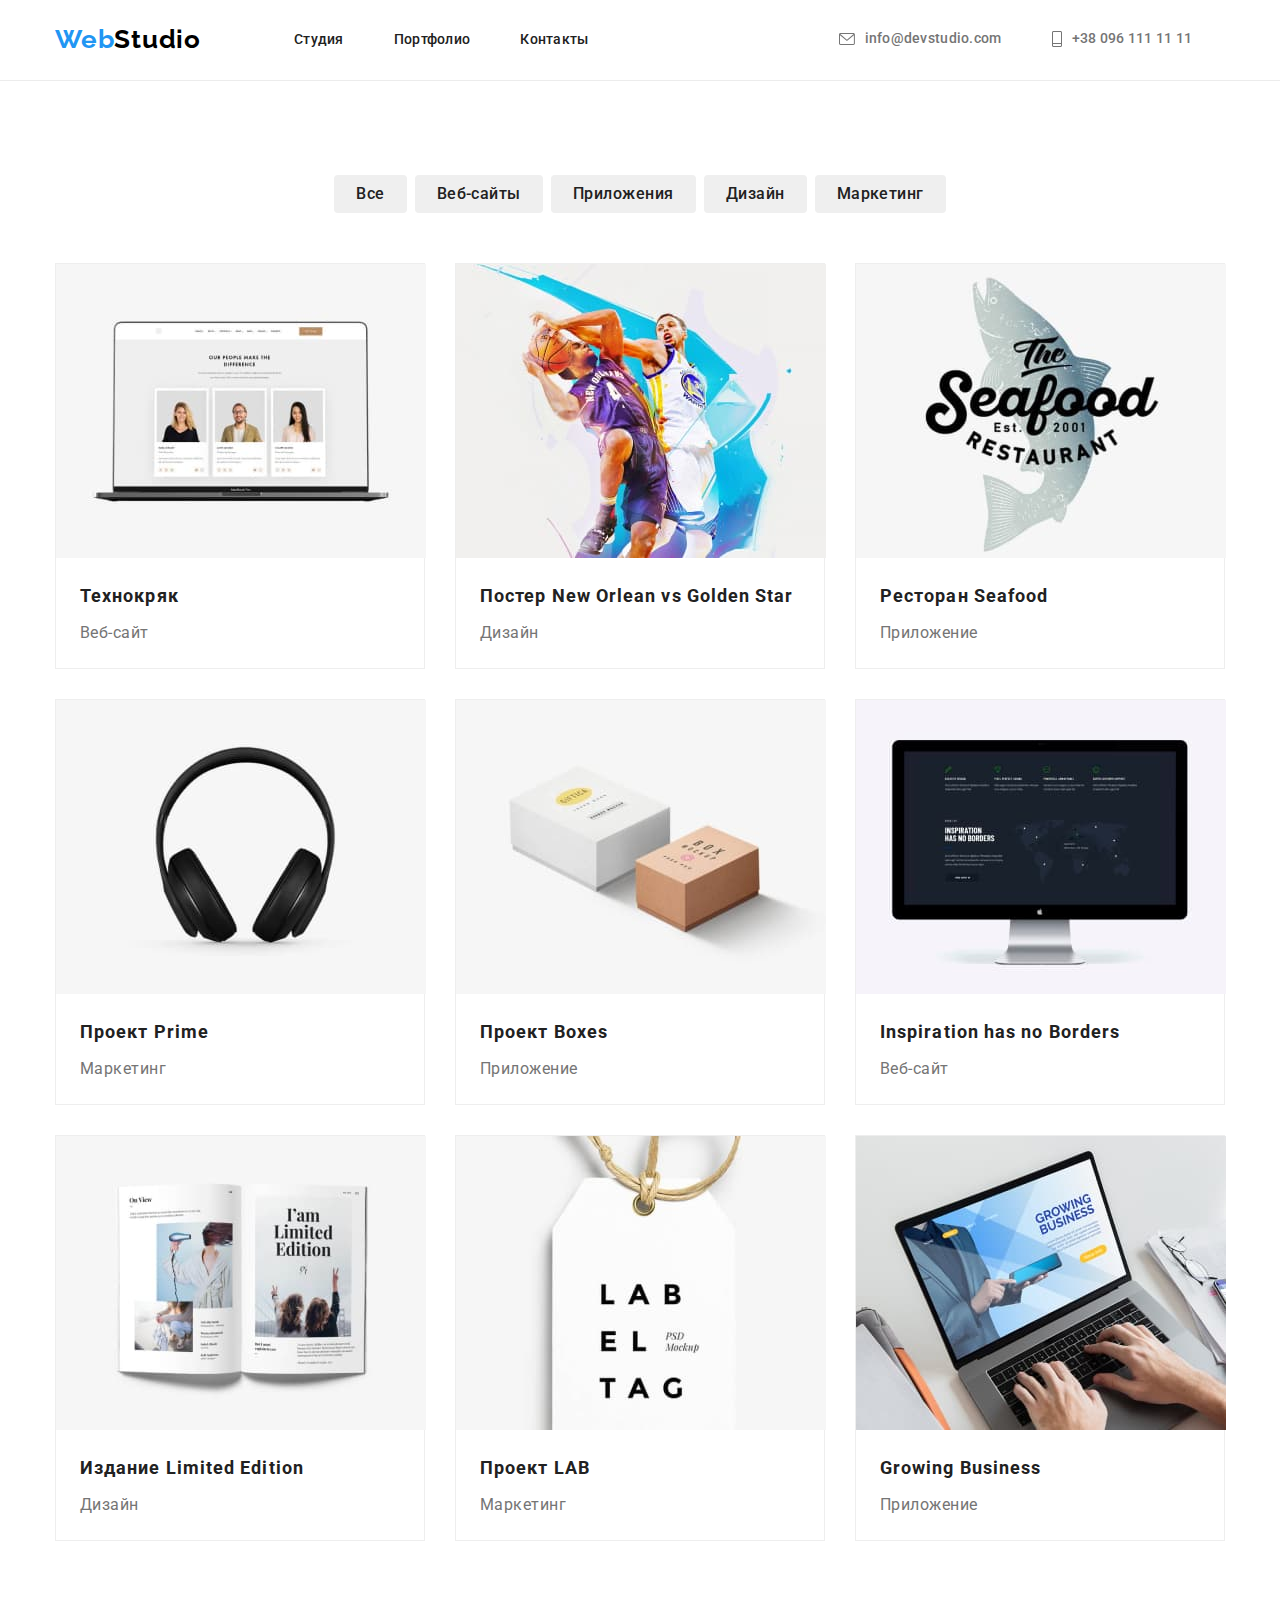
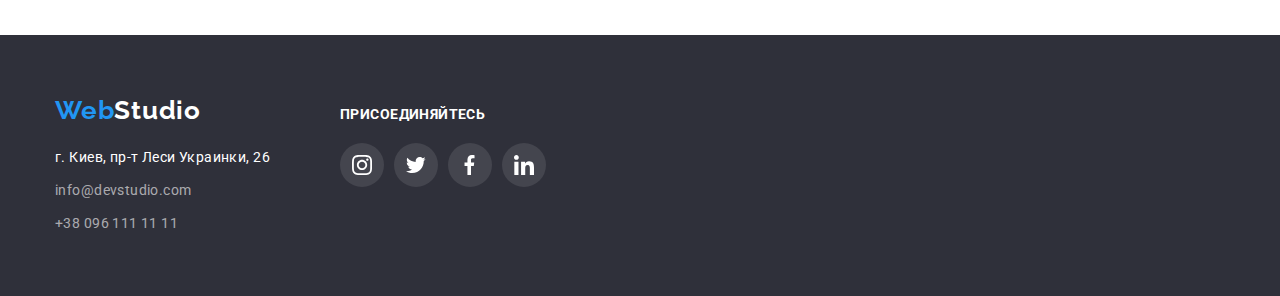
==== portfolio.html @ f42fca44 "Додали попередні роботи." ====
<!DOCTYPE html>
<html lang="ru">
<head>
    <meta charset="UTF-8">
    <meta http-equiv="X-UA-Compatible" content="IE=edge">
    <meta name="viewport" content="width=device-width, initial-scale=1.0">
    <link rel="preconnect" href="https://fonts.googleapis.com">
    <link rel="preconnect" href="https://fonts.gstatic.com" crossorigin>
    <link href="https://fonts.googleapis.com/css2?family=Raleway:wght@700&family=Roboto:wght@400;500;700;900&display=swap" rel="stylesheet">
    <link rel="stylesheet" href="https://cdnjs.cloudflare.com/ajax/libs/modern-normalize/1.1.0/modern-normalize.min.css">
    <link rel="stylesheet" href="./CSS/styles.css">
    <title>Портфолио</title>
</head>
<body>
<!--Шапка сторінки-->
<header class="page-header border-header">
    <div class="container">
        <a href="WebStudio" class="header-logo link">Web<span class="header-logo-second">Studio</span></a>
<!--Навігація сторінки-->
<nav class="page-navigation">
    <ul class="header-list list">
        <li class="header-roster"><a href="./index.html" class="header-item link">Студия</a></li>
        <li class="header-roster"><a href="" class="header-item link"> Портфолио</a></li>
        <li class="header-roster"><a href="" class="header-item link">Контакты</a></li>
    </ul>
</nav>
    <ul class="header-list-second list">
        <li class="header-soc-info">
        <a href="mailto:info@devstudio.com" class="contacts header-gmail link">
            <svg class="header-icon"  width="16" height="12">
                <use href="./images/icons.svg#icon-envelope"></use>
            </svg>
            info@devstudio.com
        </a>
        </li>
        <li  class="header-soc-info">
        <a href="tel:+380961111111" class="contacts header-telephone link">
            <svg class="header-icon"  width="10" height="16">
                <use href="./images/icons.svg#icon-vector"></use>
            </svg>
            +38 096 111 11 11
        </a>
        </li>
    </ul>
    </div>
    </header>
<main>
    <section class="porfolio-section-one">
        <div class="container">
        <ul class="portfolio-list list">
            <li><button class="button-portfolio">Все</button></li>
            <li><button class="button-portfolio">Веб-сайты</button></li>
            <li><button class="button-portfolio">Приложения</button></li>
            <li><button class="button-portfolio">Дизайн</button></li>
            <li><button class="button-portfolio">Маркетинг</button></li>
        </ul>
        <ul class="portfolio-schedule list">
            <li class="portfolio-item"> 
                <a href=""><img src="./images/img1.portf.jpg" alt="Зображення на моніторі ноутбука" width="370" height="294" class="portfolio-image"></a>
                <div class="portfolio-wrapper">
                <h2 class="portfolio-heading">Технокряк</h2>
                <p class="portfolio-paragraph">Веб-сайт</p>
            </div>
            </li>
            <li class="portfolio-item">
                <a href=""><img src="./images/img2.portf.jpg" alt="Баскетболісти" width="370" height="294" class="portfolio-image"></a>
                <div class="portfolio-wrapper">
                <h2 class="portfolio-heading">Постер New Orlean vs Golden Star</h2>
                <p class="portfolio-paragraph">Дизайн</p>
            </div>
            </li>
            <li class="portfolio-item">
                <a href=""><img src="./images/img3.portf.jpg" alt="Зображення риби" width="370" height="294" class="portfolio-image"></a>
                <div class="portfolio-wrapper">
                <h2 class="portfolio-heading">Ресторан Seafood</h2>
                <p class="portfolio-paragraph">Приложение</p>
            </div>
            </li>
            <li class="portfolio-item">
                <a href=""><img src="./images/img4.portf.jpg" alt="Навушники" width="370" height="294" class="portfolio-image"></a>
                <div class="portfolio-wrapper">
                <h2 class="portfolio-heading">Проект Prime</h2>
                <p class="portfolio-paragraph">Маркетинг</p>
            </div>
            </li>
            <li class="portfolio-item">
                <a href=""><img src="./images/img5.portf.jpg" alt="Дві коробки" width="370" height="294" class="portfolio-image"></a>
                <div class="portfolio-wrapper">
                <h2 class="portfolio-heading">Проект Boxes</h2>
                <p class="portfolio-paragraph">Приложение</p>
            </div>
            </li>
            <li class="portfolio-item">
                <a href=""><img src="./images/img6.portf.jpg" alt="Монітор" width="370" height="294" class="portfolio-image"></a>
                <div class="portfolio-wrapper">
                <h2 class="portfolio-heading">Inspiration has no Borders</h2>
                <p class="portfolio-paragraph">Веб-сайт</p>
            </div>
            </li>
            <li class="portfolio-item">
                <a href=""><img src="./images/img7.portf.jpg" alt="Сторінки журналу" width="370" height="294" class="portfolio-image"></a>
                <div class="portfolio-wrapper">
                <h2 class="portfolio-heading">Издание Limited Edition</h2>
                <p class="portfolio-paragraph">Дизайн</p>
            </div>
            </li>
            <li class="portfolio-item">
                <a href=""><img src="./images/img8.portf.jpg" alt="Бірка від одягу" width="370" height="294" class="portfolio-image"></a>
                <div class="portfolio-wrapper">
                <h2 class="portfolio-heading">Проект LAB</h2>
                <p class="portfolio-paragraph">Маркетинг</p>
            </div>
            </li>
            <li class="portfolio-item">
                <a href=""><img src="./images/img9.portf.jpg" alt="Людина набирає текст на клавіатурі" width="370" height="294" class="portfolio-image">
                </a>
                <div class="portfolio-wrapper">
                <h2 class="portfolio-heading">Growing Business</h2>
                <p class="portfolio-paragraph">Приложение</p>
            </div>
            </li>
        </ul>
    </div>
    </section>
</main>
<!--Підвал сторінки-->
<footer class="footer-page">
    <div class="footer-container container">
    <div class="footer-group">
    <a href="WebStudio" class="footer-logo link">Web<span class="footer-logo-second">Studio</span></a>
        <ul class="footer-list list" >
            <li><a href="https://goo.gl/maps/cchW89C1qZKvAkqb6" target="_blank" rel="noopener noreferrer nofollow" class="footer-maps link">г. Киев, пр-т Леси Украинки, 26 </a></li>
            <li><a href="mailto:info@devstudio.com" class="footer-gmail link">info@devstudio.com</a></li>
            <li><a href="tel:+380961111111" class="footer-phone link">+38 096 111 11 11</a></li>
        </ul>
</div>
    <div class="contacts-links">
        <h3 class="side-footer">присоединяйтесь</h3>
        <ul class="footer-soc list">
            <li class="footer-soc-item">
                <a href="" class="footer-soc-link" >
                    <svg class="footer-soc-ikon"  width="20" height="20">
                        <use href="./images/icons.svg#icon-instagram"></use>
                    </svg>
                </a>
            </li>
            <li class="footer-soc-item">
                <a href="" class="footer-soc-link" >
                    <svg class="footer-soc-ikon"  width="20" height="20">
                        <use href="./images/icons.svg#icon-twitter"></use>
                    </svg>
                </a>
            </li>
            <li class="footer-soc-item">
                <a href="" class="footer-soc-link" >
                    <svg class="footer-soc-ikon"  width="20" height="20">
                        <use href="./images/icons.svg#icon-facebook"></use>
                    </svg>
                </a>
            </li>
            <li class="footer-soc-item">
                <a href="" class="footer-soc-link" >
                    <svg class="footer-soc-ikon" width="20" height="20">
                        <use href="./images/icons.svg#icon-linkedin"></use>
                    </svg>
                </a>
            </li>
        </ul>
    </div>
    </div>
</footer>
</body> 
</html>
---- CSS/styles.css ----
body {
   font-family: Roboto, Tahoma, sans-serif; 
   color: #000000;  
}

:root {
    --first-basic-color: #FFFFFF; 
    --second-basic-color: #212121;
    --main-team: #757575;
}

p,
h1,
h2,
h3,
h4,
h5,
ul {
   margin: 0;
   padding-left: 0; 
}

img {
    display: block;
}

.list {
    list-style: none;
}

.link {
    text-decoration: none;
}


.container {
  width: 1200px;  
  padding-left: 15px;
  padding-right: 15px;
  margin: 0 auto;
  /*outline: 1px solid red;*/
}

/*Шапка сторінки*/
.page-header {
    padding-top: 24px;
    padding-bottom: 25px;
}

.header-item {
    font-weight: 500;
    font-size: 14px;
    line-height: 1.14;
    letter-spacing: 0.02em;
    color: var(--second-basic-color);
}

.header-item:hover,
.header-item:focus {
    color: #2196F3;
}


.header-logo {
    font-family: 'Raleway';
    font-weight: 700;
    font-size: 26px;
    line-height: 1.19;
    letter-spacing: 0.03em;
    color: #2196F3;
    margin-right: 93px;

}

.header-logo-second {
    font-family: 'Raleway';
    font-weight: 700;
    font-size: 26px;
    line-height: 1.19;
    letter-spacing: 0.03em;
    color: #000000;
}

.page-header .container {
    display: flex;
    align-items: center;
}

.header-list {
    display: flex;
}

.header-roster:not(:last-child ){
    margin-right: 50px;
} 

.header-list-second {
    display: flex;
    align-items: center;
    margin-left: 250px;
}  


.header-gmail {
    font-weight: 500;
    font-size: 14px;
    line-height: 1.14;
    letter-spacing: 0.02em;
    color: var(--main-team);
    margin-right: 50px;
}

.header-telephone {
    font-weight: 500;
    font-size: 14px;
    line-height: 1.14;
    letter-spacing: 0.02em;
    color: var(--main-team);  
}

.header-icon {
    margin-right: 10px;
    fill: currentColor;
}

.contacts {
    display: flex;
    align-items: center;
    font-size: 14px;
    font-weight: 500;
    line-height: 1.14;
    letter-spacing: 0.02em;
    text-decoration: none;
    color: #757575;
    fill: #757575;
}

.header-soc-info:hover .contacts, 
.header-soc-info:focus .contacts {
    color: #2196F3;
}

.header-soc-info:hover .header-icon,
.header-soc-info:focus .header-icon{
    fill: #2196F3;
}

.header-icon:hover,
.header-icon:focus,
.contacts:hover,
.contacts:focus {
    color: #2196F3;
}

/*Унікальний контент*/

.section-one {
    background: #2F303A;
    text-align: center;
    padding-top: 200px;
    padding-bottom: 200px;
    max-width: 1600px;
    height: 600px;
    background-image: linear-gradient(
        rgba(47, 48, 58, 0.4),
        rgba(47, 48, 58, 0.4)
    ), url("../images/Img\ \(2\).jpg");
    background-repeat: no-repeat;
    margin-left: auto;
    margin-right: auto;
}


.side-title {
    font-weight: 900;
    font-size: 44px;
    line-height: 1.36;
    letter-spacing: 0.06em;
    text-transform: uppercase;
    color: var(--first-basic-color);
    max-width: 696px;
    margin-bottom: 40px;
    margin-left: auto;
    margin-right: auto;
}

.section-hero {
    padding-bottom: 94px;
    padding-top: 94px;
}


.button-type {
    background: #2196F3;
    font-weight: 700;
    font-size: 16px;
    line-height: 1.85;
    display: flex;
    letter-spacing: 0.06em;
    color: #FFFFFF;
    display: inline-block;
    padding: 10px 32px;
    border-radius: 4px; 
    border: none;
}


.button-type:hover,
.button-type:focus {
    cursor: pointer;
    color: #FFFFFF;
}

.main-item {
   flex-basis: calc((100% - 120px)/ 4);
   margin-right: 30px;
} 

.main-icon {
    display: flex;
    width: 270px;
    height: 120px;
    align-items: center;
    justify-content: center;
    margin-bottom: 30px;
    background-color: #F5F4FA;
}


.main-list {
    display: flex;
    margin-right: -30px;
}

.main-heading {
    font-weight: 700;
    font-size: 14px;
    line-height: 1.14;
    letter-spacing: 0.03em;
    text-transform: uppercase;
    color: var(--second-basic-color);
    margin-bottom: 10px;
} 

.main-paragraph {
    font-size: 14px;
    line-height: 1.71;
    letter-spacing: 0.03em;
    color: var(--main-team);
} 

.about-us {
    padding-bottom: 94px;
}

.about-us-list {
    display: flex;
    margin-right: -30px;
}

.about-us-item { 
    flex-basis: calc((100% - 90px)/ 3);
    margin-right: 30px;
}

.about-us-heading {
    font-weight: 700;
    font-size: 36px;
    line-height: 1.16;
    text-align: center;
    letter-spacing: 0.03em;
    color: var(--second-basic-color);
    margin-bottom: 50px;
}

/*Наша команда*/

.team-img {
    margin-bottom: 30px;
}

.our-team {
    background: #F5F4FA;
    padding-top: 94px;
    padding-bottom: 94px;
}

.team-list {
    display: flex;
    margin-right: -30px;
}

.team-item {
    flex-basis: calc((100% - 120px)/ 4);
    margin-right: 30px;
    padding-bottom: 30px;
    background-color: white;
    box-shadow: 0px 1px 3px rgba(0, 0, 0, 0.12), 0px 1px 1px rgba(0, 0, 0, 0.14), 0px 2px 1px rgba(0, 0, 0, 0.2);
    border-radius: 0px 0px 4px 4px;
}


.team-title {
    font-weight: 700;
    font-size: 36px;
    line-height: 1.16;
    text-align: center;
    letter-spacing: 0.03em;
    color: var(--second-basic-color); 
    margin-bottom: 50px;
}  

.team-heading {
    font-weight: 500;
    font-size: 16px;
    line-height: 1.18;
    text-align: center;
    letter-spacing: 0.03em;
    color: var(--second-basic-color);
    margin-bottom: 10px;
}

.team-paragraph {
    font-size: 16px;
    line-height: 1.18;
    text-align: center;
    letter-spacing: 0.03em;
    color: var(--main-team); 
    margin-bottom: 16px;
}

.team-soc {
    display: flex;
    justify-content: center;
} 

.team-soc-link:hover,
.team-soc-link:focus {
  fill: #FFFFFF;
  background-color:#2196F3;
}

.team-soc-link {
    width: 44px;
    height: 44px;
    border-radius: 50%;
    display: flex;
    justify-content: center;
    align-items: center;
    fill: #afb1b8;
}

.team-soc-item + .team-soc-item {
    margin-left: 10px;
}

/*Постійні клієнти*/

.client-section {
    padding-top: 94px;
    padding-bottom: 94px;
}

.client-title {
    margin-bottom: 50px;
    font-weight: 700;
    font-size: 36px;
    line-height: 1.17;
    text-align: center;
}

.client-list {
    display: flex;
    justify-content: space-between;
    align-items: center;
}

.client-link {
    width: 170px;
    height: 90px;
    display: flex;
    align-items: center;
    justify-content: center;
    border: 1px solid #afb1b8;
    border-radius: 4px;
    color: #afb1b8;
    background-color: #fff;
    padding: 16px 32px;
}

.client-link:hover,
.client-link:focus {
  color: #2196F3 ;
  border-color: #2196F3;
}

.client-icon {
  fill: currentColor;
}

.client-item:hover,
.client-item:focus {
  color: #2196F3;
  border-color: #2196F3;
}

/*Підвал сторінки*/

.footer-page {
    background: #2F303A;
    padding-top: 60px;
    padding-bottom: 60px;
}

.footer-logo {
    font-family: 'Raleway';
    font-weight: 700;
    font-size: 26px;
    line-height: 1.19;
    letter-spacing: 0.03em;
    color: #2196F3;
    display: inline-block;
    margin-bottom: 20px;
}

.footer-logo-second {
    font-family: 'Raleway';
    font-weight: 700;
    font-size: 26px;
    line-height: 1.19;
    letter-spacing: 0.03em;
    color: var(--first-basic-color);
}

.footer-maps {
    font-style: normal;
    font-size: 14px;
    line-height: 1.71;
    letter-spacing: 0.03em;
    color: var(--first-basic-color);
    display: inline-block;
    margin-bottom: 9px;
}

.footer-gmail {
    font-style: normal;
    font-size: 14px;
    line-height: 1.71;
    letter-spacing: 0.03em;
    color: rgba(255, 255, 255, 0.6);
    display: inline-block;
    margin-bottom: 9px;
}

.footer-phone {
    font-style: normal;
    font-size: 14px;
    line-height: 1.71;
    letter-spacing: 0.03em;
    color: rgba(255, 255, 255, 0.6);
}


.footer-container {
    display: flex;
    align-items: baseline;
}

.footer-soc-item {
    margin-right: 10px;
} 

.footer-soc-item:last-child{
    margin-right: 0;
} 

.footer-soc {
    display: flex;
    justify-content: center;
} 

.footer-soc-ikon {
    fill: white;
}

.footer-soc-link:hover,
.footer-soc-link:focus{
    background-color: #2196F3;
}

.footer-soc-link {
    padding: 0;
    width: 44px;
    height: 44px;
    border-radius: 50%;
    display: flex;
    justify-content: center;
    align-items: center;
    background: rgba(255, 255, 255, 0.1);
}

.side-footer {
    font-style: normal;
    font-weight: 700;
    font-size: 14px;
    line-height: 1.14;
    letter-spacing: 0.03em;
    text-transform: uppercase;
    color: #FFFFFF;
    margin-bottom: 20px;
}

.contacts-links{
    margin-left: 70px;
}

/*Портфоліо*/

.porfolio-section-one {
    padding-top: 94px;
    padding-bottom: 94px;
}

.portfolio-list{
    display: flex;
    justify-content: center;
    margin-right: -8px;
    margin-bottom: 50px;
}

.button-portfolio {
    flex-basis: calc((100% - 40px)/ 5);
    margin-right: 8px;
}

.button-portfolio {
    font-family: 'Roboto';
    font-weight: 500;
    font-size: 16px;
    line-height: 1.625;
    text-align: center;
    letter-spacing: 0.03em;
    color: #212121;
    cursor: pointer;
    padding: 6px 22px 6px 22px;
    border-radius: 4px;
    border: none;
}  

.button-portfolio:hover,
.button-portfolio:focus {
    color: #FFFFFF;
    background-color: #2196F3;
    box-shadow: 0px 3px 1px rgba(0, 0, 0, 0.1), 0px 1px 2px rgba(0, 0, 0, 0.08), 0px 2px 2px rgba(0, 0, 0, 0.12);
}  

.portfolio-schedule {
    display: flex;
    flex-wrap: wrap;
    margin-right: -30px;
    margin-bottom: -30px;
} 


.portfolio-item:hover,
.portfolio-item:focus {
    box-shadow: 0px 1px 1px rgba(0, 0, 0, 0.12), 0px 4px 4px rgba(0, 0, 0, 0.06), 1px 4px 6px rgba(0, 0, 0, 0.16);
} 

.portfolio-item {
    display: inline-block;
    width: 370px;
    flex-basis: calc((100% - 90px)/ 3);
    margin-right: 30px;
    margin-bottom: 30px;
    border: 1px solid #EEEEEE;
}

.portfolio-wrapper {
    padding: 20px 24px 20px 24px;
}


.portfolio-heading {
    font-weight: 700;
    font-size: 18px;
    line-height: 2;
    letter-spacing: 0.06em;
    color: var(--second-basic-color);
    margin: 0px 0px 4px 0px;
} 

.portfolio-paragraph {
    font-size: 16px;
    line-height: 1.875;
    letter-spacing: 0.03em;
    color: var(--main-team);
} 

.border-header {
    border-bottom: 1px solid #ECECEC;
}
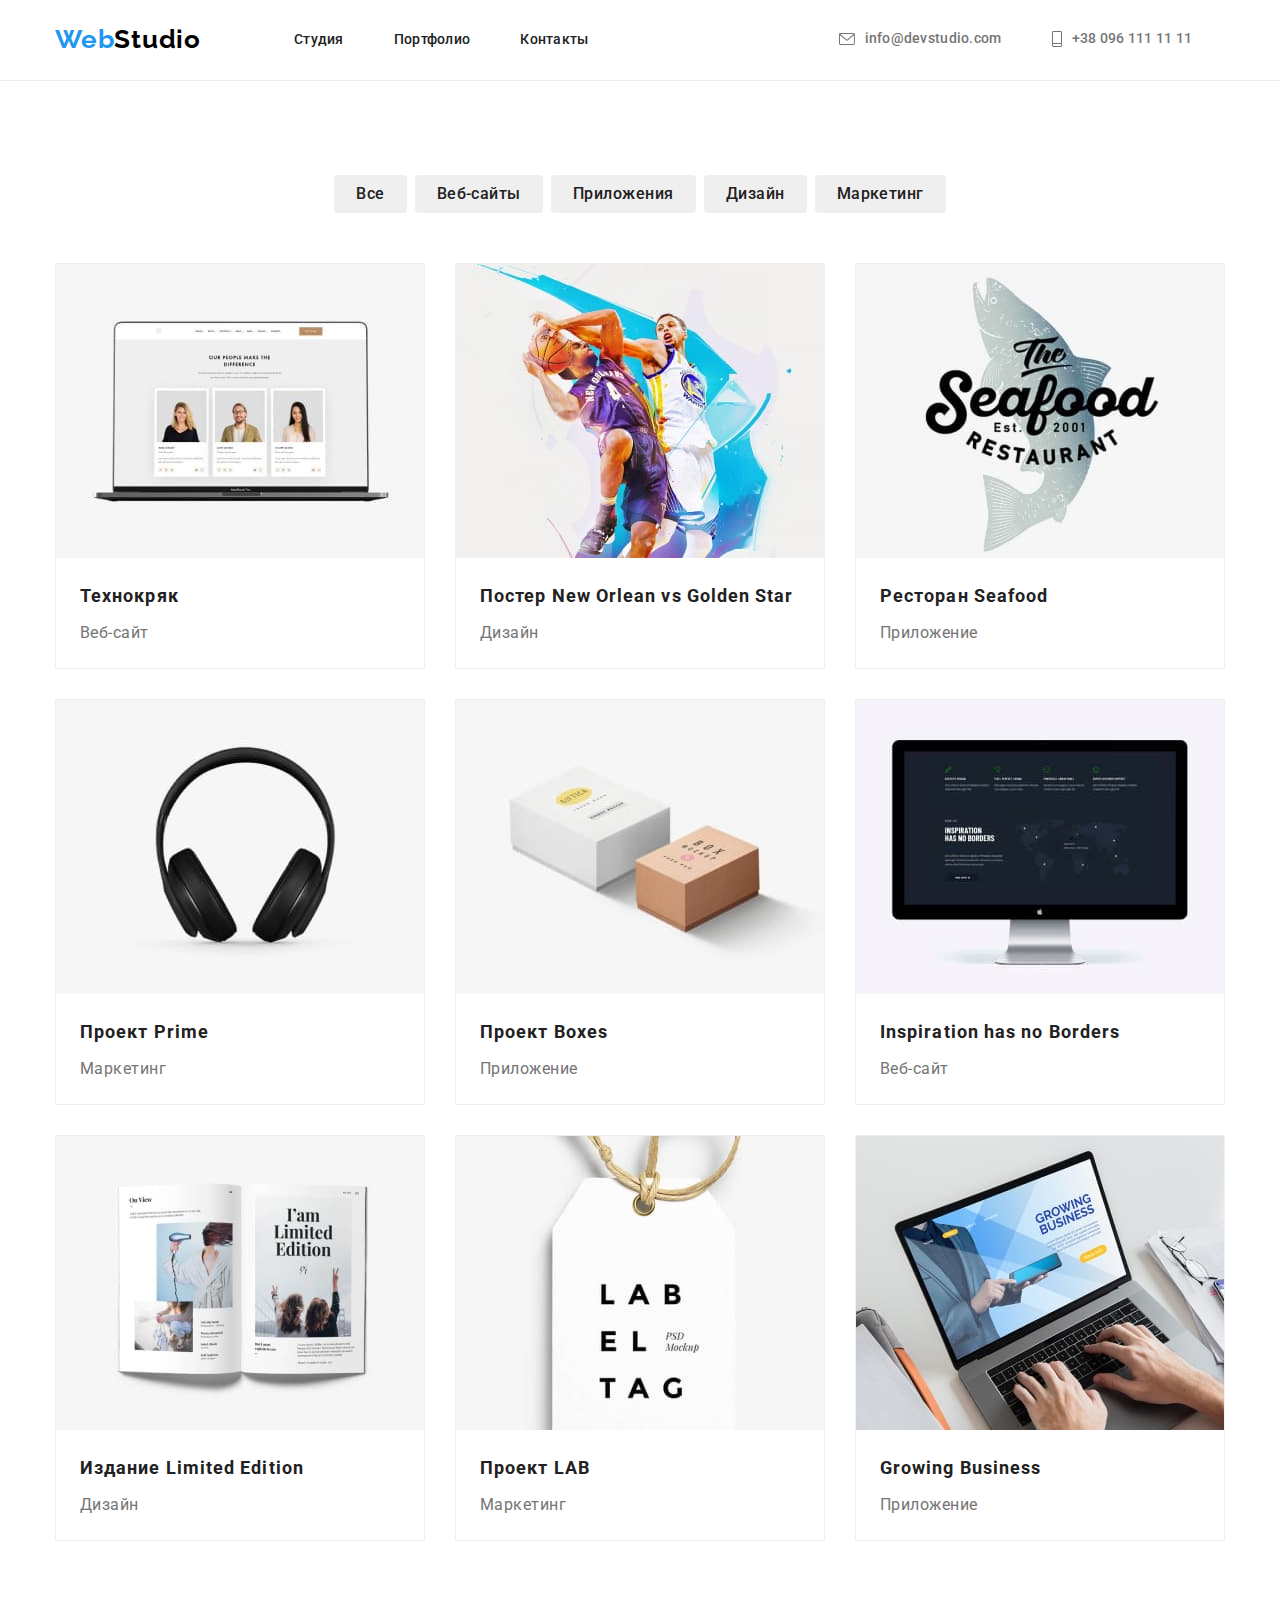
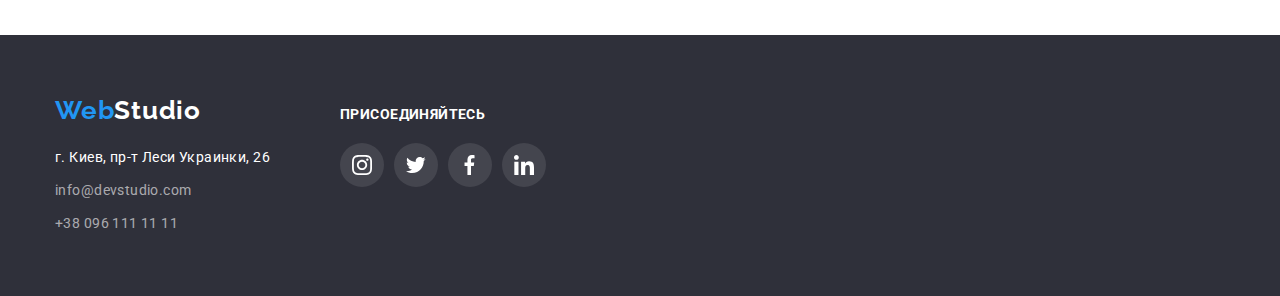
==== commit f5f9c458: "+" ====
--- a/portfolio.html
+++ b/portfolio.html
@@ -56,65 +56,91 @@
         </ul>
         <ul class="portfolio-schedule list">
             <li class="portfolio-item"> 
+            <div class="portfolio-card-description">
                 <a href=""><img src="./images/img1.portf.jpg" alt="Зображення на моніторі ноутбука" width="370" height="294" class="portfolio-image"></a>
-                <div class="portfolio-wrapper">
+                <p class="portfolio-card-text">Ресурс предлагает комплексные предложения с разным уровнем функционала и сервисов. Все это позволит посетителю получить исчерпывающие сведения о компании или частном лице.</p>
+            </div>
+            <div class="portfolio-wrapper">
                 <h2 class="portfolio-heading">Технокряк</h2>
                 <p class="portfolio-paragraph">Веб-сайт</p>
             </div>
             </li>
             <li class="portfolio-item">
+            <div class="portfolio-card-description"> 
                 <a href=""><img src="./images/img2.portf.jpg" alt="Баскетболісти" width="370" height="294" class="portfolio-image"></a>
-                <div class="portfolio-wrapper">
+                <p class="portfolio-card-text">Ресурс предлагает комплексные предложения с разным уровнем функционала и сервисов. Все это позволит посетителю получить исчерпывающие сведения о компании или частном лице.</p>
+            </div>
+            <div class="portfolio-wrapper">
                 <h2 class="portfolio-heading">Постер New Orlean vs Golden Star</h2>
                 <p class="portfolio-paragraph">Дизайн</p>
             </div>
             </li>
             <li class="portfolio-item">
+            <div class="portfolio-card-description">
                 <a href=""><img src="./images/img3.portf.jpg" alt="Зображення риби" width="370" height="294" class="portfolio-image"></a>
-                <div class="portfolio-wrapper">
+                <p class="portfolio-card-text">Ресурс предлагает комплексные предложения с разным уровнем функционала и сервисов. Все это позволит посетителю получить исчерпывающие сведения о компании или частном лице.</p>
+            </div>
+            <div class="portfolio-wrapper">
                 <h2 class="portfolio-heading">Ресторан Seafood</h2>
                 <p class="portfolio-paragraph">Приложение</p>
             </div>
             </li>
             <li class="portfolio-item">
+            <div class="portfolio-card-description">
                 <a href=""><img src="./images/img4.portf.jpg" alt="Навушники" width="370" height="294" class="portfolio-image"></a>
-                <div class="portfolio-wrapper">
+                <p class="portfolio-card-text">Ресурс предлагает комплексные предложения с разным уровнем функционала и сервисов. Все это позволит посетителю получить исчерпывающие сведения о компании или частном лице.</p>
+            </div>
+            <div class="portfolio-wrapper">
                 <h2 class="portfolio-heading">Проект Prime</h2>
                 <p class="portfolio-paragraph">Маркетинг</p>
             </div>
             </li>
             <li class="portfolio-item">
+            <div class="portfolio-card-description">
                 <a href=""><img src="./images/img5.portf.jpg" alt="Дві коробки" width="370" height="294" class="portfolio-image"></a>
-                <div class="portfolio-wrapper">
+                <p class="portfolio-card-text">Ресурс предлагает комплексные предложения с разным уровнем функционала и сервисов. Все это позволит посетителю получить исчерпывающие сведения о компании или частном лице.</p>
+            </div>    
+            <div class="portfolio-wrapper">
                 <h2 class="portfolio-heading">Проект Boxes</h2>
                 <p class="portfolio-paragraph">Приложение</p>
             </div>
             </li>
             <li class="portfolio-item">
+            <div class="portfolio-card-description">
                 <a href=""><img src="./images/img6.portf.jpg" alt="Монітор" width="370" height="294" class="portfolio-image"></a>
-                <div class="portfolio-wrapper">
+                <p class="portfolio-card-text">Ресурс предлагает комплексные предложения с разным уровнем функционала и сервисов. Все это позволит посетителю получить исчерпывающие сведения о компании или частном лице.</p>
+            </div>
+            <div class="portfolio-wrapper">
                 <h2 class="portfolio-heading">Inspiration has no Borders</h2>
                 <p class="portfolio-paragraph">Веб-сайт</p>
             </div>
             </li>
             <li class="portfolio-item">
+            <div class="portfolio-card-description">
                 <a href=""><img src="./images/img7.portf.jpg" alt="Сторінки журналу" width="370" height="294" class="portfolio-image"></a>
-                <div class="portfolio-wrapper">
+                <p class="portfolio-card-text">Ресурс предлагает комплексные предложения с разным уровнем функционала и сервисов. Все это позволит посетителю получить исчерпывающие сведения о компании или частном лице.</p>
+            </div>
+            <div class="portfolio-wrapper">
                 <h2 class="portfolio-heading">Издание Limited Edition</h2>
                 <p class="portfolio-paragraph">Дизайн</p>
             </div>
             </li>
             <li class="portfolio-item">
+            <div class="portfolio-card-description">
                 <a href=""><img src="./images/img8.portf.jpg" alt="Бірка від одягу" width="370" height="294" class="portfolio-image"></a>
-                <div class="portfolio-wrapper">
+                <p class="portfolio-card-text">Ресурс предлагает комплексные предложения с разным уровнем функционала и сервисов. Все это позволит посетителю получить исчерпывающие сведения о компании или частном лице.</p>
+            </div>      
+            <div class="portfolio-wrapper">
                 <h2 class="portfolio-heading">Проект LAB</h2>
                 <p class="portfolio-paragraph">Маркетинг</p>
             </div>
             </li>
             <li class="portfolio-item">
-                <a href=""><img src="./images/img9.portf.jpg" alt="Людина набирає текст на клавіатурі" width="370" height="294" class="portfolio-image">
-                </a>
-                <div class="portfolio-wrapper">
+            <div class="portfolio-card-description">
+                <a href=""><img src="./images/img9.portf.jpg" alt="Людина набирає текст на клавіатурі" width="370" height="294" class="portfolio-image"></a>
+                <p class="portfolio-card-text">Ресурс предлагает комплексные предложения с разным уровнем функционала и сервисов. Все это позволит посетителю получить исчерпывающие сведения о компании или частном лице.</p>
+            </div>
+            <div class="portfolio-wrapper">
                 <h2 class="portfolio-heading">Growing Business</h2>
                 <p class="portfolio-paragraph">Приложение</p>
             </div>
--- a/CSS/styles.css
+++ b/CSS/styles.css
@@ -576,6 +576,30 @@
     border: 1px solid #EEEEEE;
 }
 
+.portfolio-card-text{
+    position: absolute;
+    top: 0;
+    background-color: rgba(33, 150, 243, 0.9);
+    color: #FFFFFF;
+    font-size: 18px;
+    font-weight: 400;
+    line-height: 28px;
+    letter-spacing: 0.03em;
+    padding: 63px 24px 63px 24px;
+    transform: translateY(100%);
+    transition: transform 250ms linear;
+
+}
+
+.portfolio-card-description{
+    position: relative;
+    overflow: hidden;
+}
+
+.portfolio-item:hover .portfolio-card-text{
+    transform: translateY(0%);
+}
+
 .portfolio-wrapper {
     padding: 20px 24px 20px 24px;
 }
@@ -600,3 +624,34 @@
 .border-header {
     border-bottom: 1px solid #ECECEC;
 }
+
+.backdrop {
+    position: fixed;
+    top: 0;
+    width: 100%;
+    height: 100%;
+    background-color: rgba(44, 137, 212, 0.555);
+    display: flex;
+    align-items: center;
+    justify-content: center;
+}
+
+.modal {
+    position: absolute;
+    width: 528px;
+    min-height: 581px;
+    background: #FFFFFF;
+    box-shadow: 0px 1px 3px rgba(0, 0, 0, 0.12), 0px 1px 1px rgba(0, 0, 0, 0.14), 0px 2px 1px rgba(0, 0, 0, 0.2);
+    border-radius: 4px;
+}
+
+.modal-btn {
+    position: absolute;
+    top: 8px;
+    right: 8px;
+    width: 30px;
+    height: 30px;
+    border-radius: 50%;
+    background: #FFFFFF;
+    border: 1px solid rgba(0, 0, 0, 0.1);
+}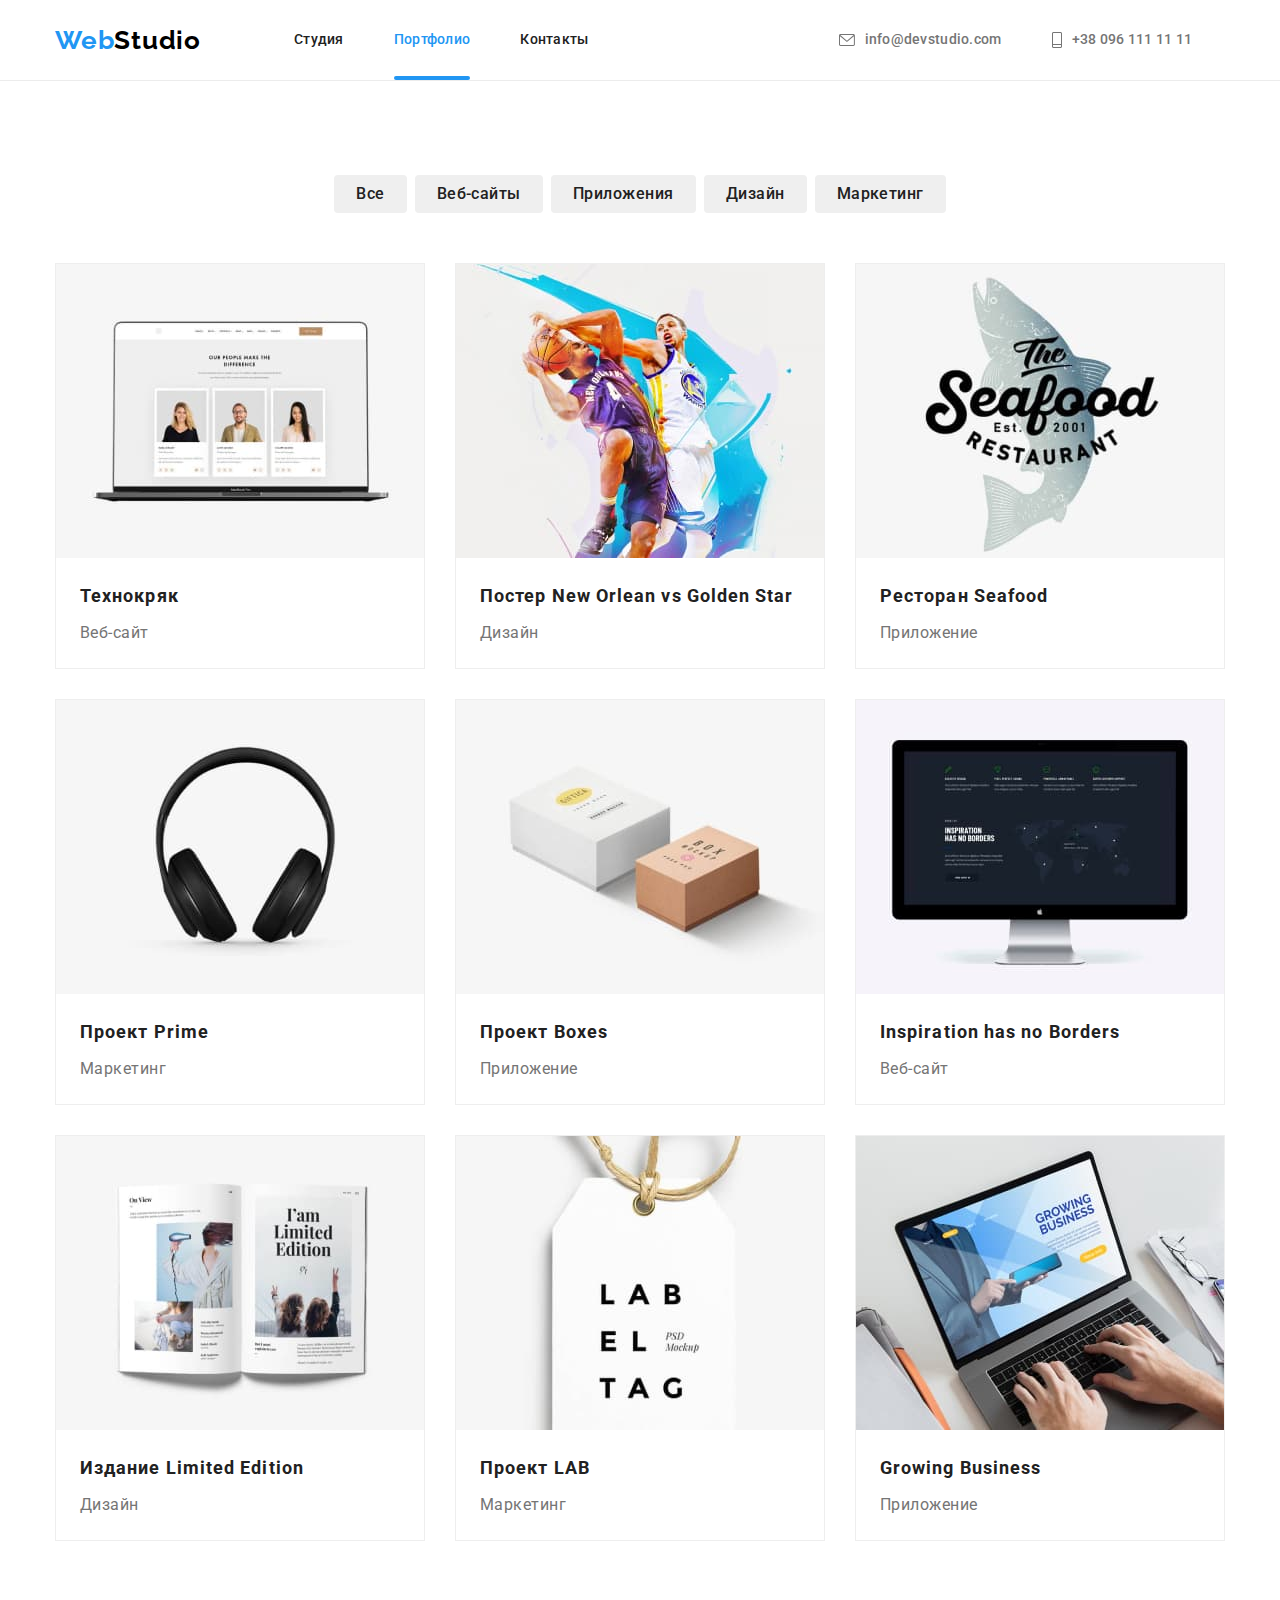
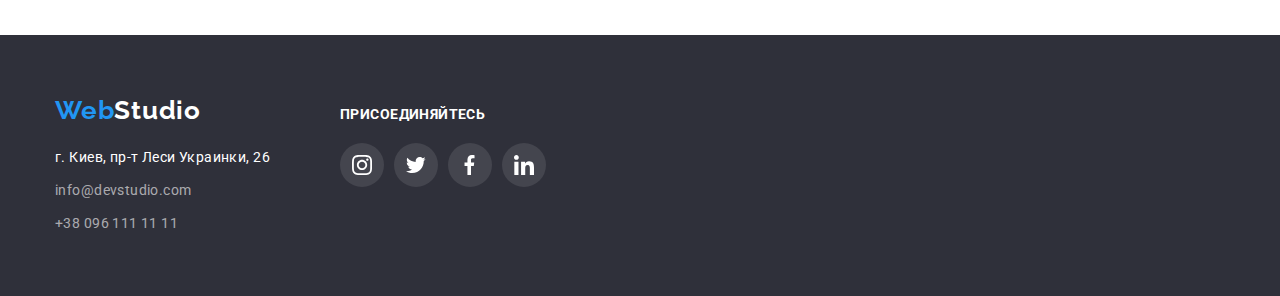
==== commit 3cc0975e: "+" ====
--- a/portfolio.html
+++ b/portfolio.html
@@ -20,7 +20,7 @@
 <nav class="page-navigation">
     <ul class="header-list list">
         <li class="header-roster"><a href="./index.html" class="header-item link">Студия</a></li>
-        <li class="header-roster"><a href="" class="header-item link"> Портфолио</a></li>
+        <li class="header-roster"><a href="" class="header-item link current"> Портфолио</a></li>
         <li class="header-roster"><a href="" class="header-item link">Контакты</a></li>
     </ul>
 </nav>
--- a/CSS/styles.css
+++ b/CSS/styles.css
@@ -42,10 +42,6 @@
 }
 
 /*Шапка сторінки*/
-.page-header {
-    padding-top: 24px;
-    padding-bottom: 25px;
-}
 
 .header-item {
     font-weight: 500;
@@ -53,13 +49,44 @@
     line-height: 1.14;
     letter-spacing: 0.02em;
     color: var(--second-basic-color);
-}
+    display: block;
+    padding: 32px 0px 32px 0px;
+}  
 
 .header-item:hover,
 .header-item:focus {
     color: #2196F3;
 }
 
+.current::after {
+    content: "";
+    position: absolute;
+    bottom: 0;
+    left: 0;
+    width: 100%;
+    height: 4px;
+    background-color:#2196F3;
+    border-radius: 2px;
+}
+
+/*.header-list .link.current::after {
+    position: absolute;
+    content: '';
+    width: 100%;
+    height: 4px;
+    border-radius: 2px;
+    background-color:#2196F3;
+    bottom: -1px;
+    left: 0;
+}*/
+
+.header-list .link.current {
+    position: relative;
+    display: flex;
+    justify-content: center;
+    align-items: flex-end;
+    color: #2196F3;
+}
 
 .header-logo {
     font-family: 'Raleway';
@@ -261,6 +288,7 @@
 .about-us-item { 
     flex-basis: calc((100% - 90px)/ 3);
     margin-right: 30px;
+    position: relative;
 }
 
 .about-us-heading {
@@ -271,6 +299,22 @@
     letter-spacing: 0.03em;
     color: var(--second-basic-color);
     margin-bottom: 50px;
+}
+
+.about-us-thumb {
+    position: absolute;
+    bottom: 0;
+    width: 100%;
+    padding: 27px;
+    background: rgba(47, 48, 58, 0.8);
+}
+
+.about-us-description {
+    font-weight: 700;
+    letter-spacing: 0.03em;
+    text-align: center;
+    text-transform: uppercase;
+    color: #FFFFFF;
 }
 
 /*Наша команда*/
@@ -630,10 +674,11 @@
     top: 0;
     width: 100%;
     height: 100%;
-    background-color: rgba(44, 137, 212, 0.555);
-    display: flex;
-    align-items: center;
-    justify-content: center;
+    background: rgba(0, 0, 0, 0.2);
+    display: flex;
+    align-items: center;
+    justify-content: center;
+    transition: opacity 250ms, visibility 250ms;
 }
 
 .modal {
@@ -654,4 +699,10 @@
     border-radius: 50%;
     background: #FFFFFF;
     border: 1px solid rgba(0, 0, 0, 0.1);
+}
+
+.is-hidden {
+    opacity: 0;
+    pointer-events: none;
+    visibility: hidden ;
 }